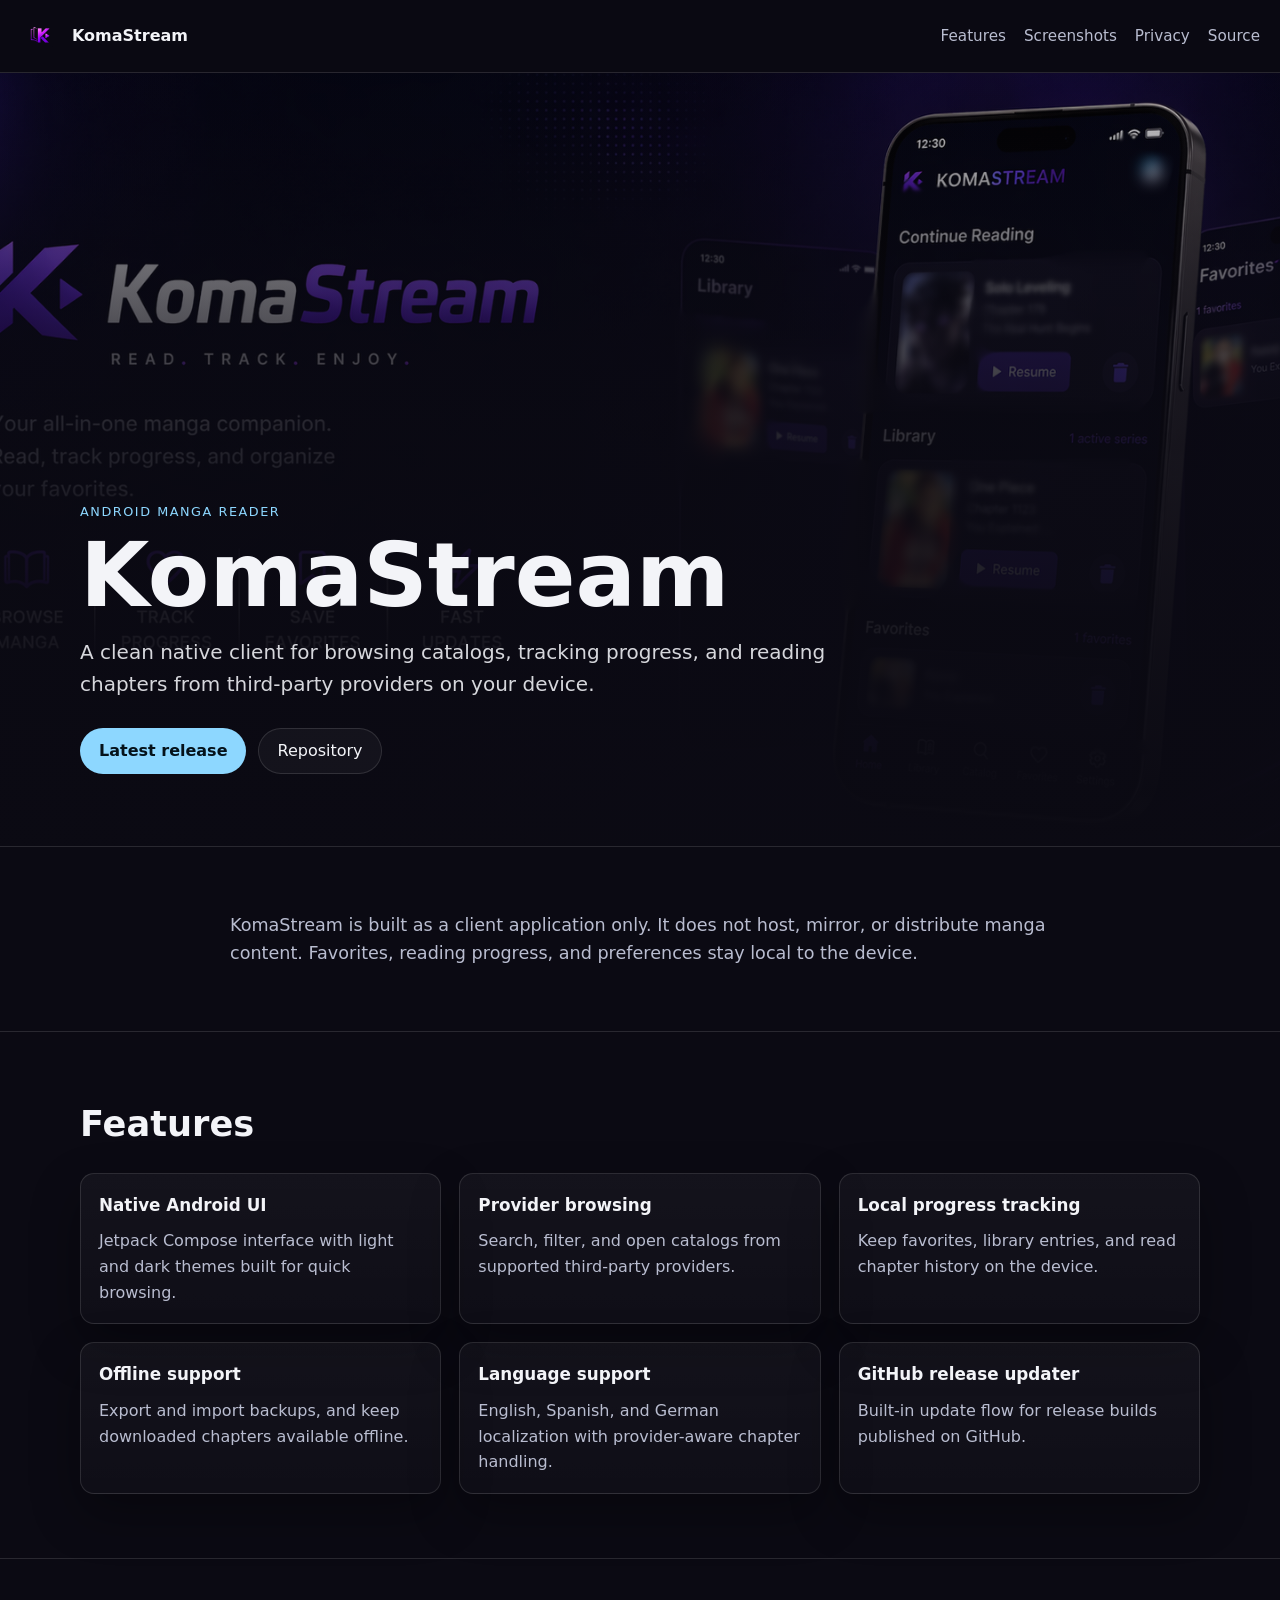
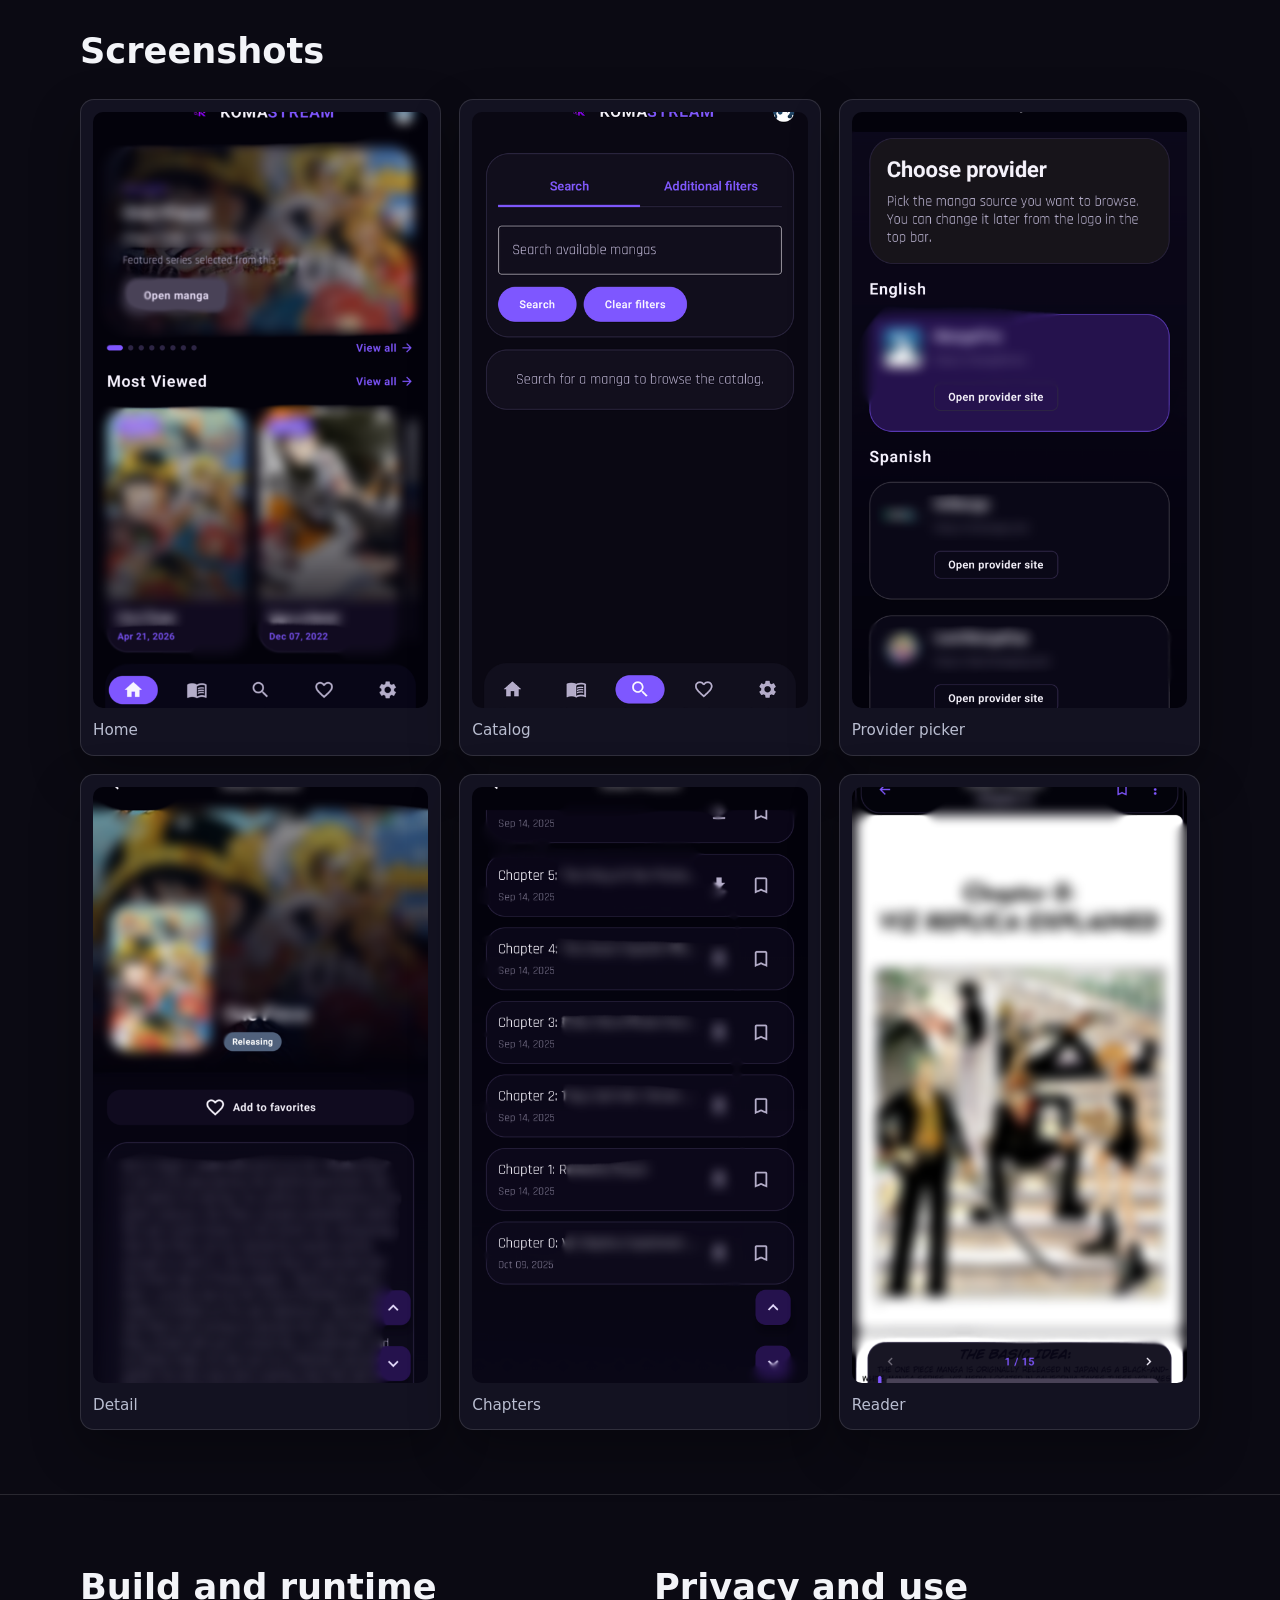
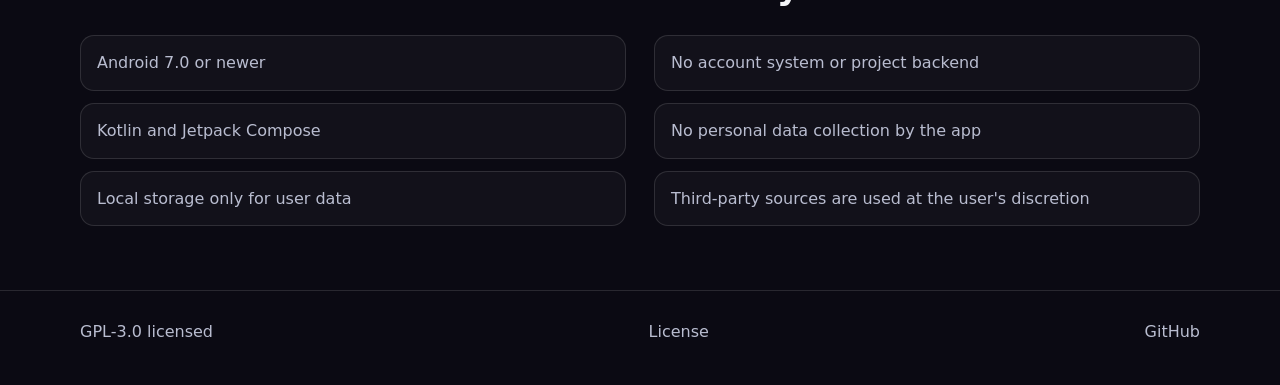
==== docs/index.html @ 2c4e01da "Added front page for app presentation" ====
<!doctype html>
<html lang="en">
<head>
  <meta charset="utf-8">
  <meta name="viewport" content="width=device-width, initial-scale=1">
  <meta name="description" content="KomaStream is an Android manga reader focused on a clean native UI, local-first tracking, and user-controlled provider access.">
  <meta name="theme-color" content="#0b0a13">
  <meta property="og:title" content="KomaStream">
  <meta property="og:description" content="Android manga reader with local progress tracking, provider support, and a clean native UI.">
  <meta property="og:image" content="readme/banner.png">
  <title>KomaStream</title>
  <link rel="icon" href="readme/logo.png">
  <link rel="stylesheet" href="styles.css">
</head>
<body>
  <header class="site-header">
    <a class="brand" href="#top" aria-label="KomaStream home">
      <img src="readme/logo.png" alt="" width="40" height="40">
      <span>KomaStream</span>
    </a>
    <nav class="site-nav" aria-label="Primary">
      <a href="#features">Features</a>
      <a href="#screenshots">Screenshots</a>
      <a href="#privacy">Privacy</a>
      <a href="https://github.com/Paduu29/KomaStream" rel="noreferrer">Source</a>
    </nav>
  </header>

  <main id="top">
    <section class="hero" aria-labelledby="hero-title">
      <div class="hero-media" role="img" aria-label="KomaStream banner art"></div>
      <div class="hero-overlay"></div>
      <div class="hero-content">
        <p class="eyebrow">Android manga reader</p>
        <h1 id="hero-title">KomaStream</h1>
        <p class="lede">
          A clean native client for browsing catalogs, tracking progress, and reading chapters from third-party providers on your device.
        </p>
        <div class="hero-actions">
          <a class="button button-primary" href="https://github.com/Paduu29/KomaStream/releases" rel="noreferrer">Latest release</a>
          <a class="button button-secondary" href="https://github.com/Paduu29/KomaStream" rel="noreferrer">Repository</a>
        </div>
      </div>
    </section>

    <section class="band">
      <div class="content narrow">
        <p class="intro">
          KomaStream is built as a client application only. It does not host, mirror, or distribute manga content.
          Favorites, reading progress, and preferences stay local to the device.
        </p>
      </div>
    </section>

    <section id="features" class="band">
      <div class="content">
        <h2>Features</h2>
        <div class="feature-grid">
          <article>
            <h3>Native Android UI</h3>
            <p>Jetpack Compose interface with light and dark themes built for quick browsing.</p>
          </article>
          <article>
            <h3>Provider browsing</h3>
            <p>Search, filter, and open catalogs from supported third-party providers.</p>
          </article>
          <article>
            <h3>Local progress tracking</h3>
            <p>Keep favorites, library entries, and read chapter history on the device.</p>
          </article>
          <article>
            <h3>Offline support</h3>
            <p>Export and import backups, and keep downloaded chapters available offline.</p>
          </article>
          <article>
            <h3>Language support</h3>
            <p>English, Spanish, and German localization with provider-aware chapter handling.</p>
          </article>
          <article>
            <h3>GitHub release updater</h3>
            <p>Built-in update flow for release builds published on GitHub.</p>
          </article>
        </div>
      </div>
    </section>

    <section id="screenshots" class="band">
      <div class="content">
        <h2>Screenshots</h2>
        <div class="screenshot-grid">
          <figure>
            <img src="readme/home-sanitized.png" alt="Home screen">
            <figcaption>Home</figcaption>
          </figure>
          <figure>
            <img src="readme/catalog-search.png" alt="Catalog screen">
            <figcaption>Catalog</figcaption>
          </figure>
          <figure>
            <img src="readme/provider-picker.png" alt="Provider picker">
            <figcaption>Provider picker</figcaption>
          </figure>
          <figure>
            <img src="readme/details-sanitized.png" alt="Detail screen">
            <figcaption>Detail</figcaption>
          </figure>
          <figure>
            <img src="readme/chapters-list.png" alt="Chapter list">
            <figcaption>Chapters</figcaption>
          </figure>
          <figure>
            <img src="readme/reader-sanitized.png" alt="Reader screen">
            <figcaption>Reader</figcaption>
          </figure>
        </div>
      </div>
    </section>

    <section class="band split">
      <div class="content">
        <div>
          <h2>Build and runtime</h2>
          <ul class="clean-list">
            <li>Android 7.0 or newer</li>
            <li>Kotlin and Jetpack Compose</li>
            <li>Local storage only for user data</li>
          </ul>
        </div>
        <div>
          <h2 id="privacy">Privacy and use</h2>
          <ul class="clean-list">
            <li>No account system or project backend</li>
            <li>No personal data collection by the app</li>
            <li>Third-party sources are used at the user's discretion</li>
          </ul>
        </div>
      </div>
    </section>
  </main>

  <footer class="site-footer">
    <div class="content footer-inner">
      <span>GPL-3.0 licensed</span>
      <a href="https://github.com/Paduu29/KomaStream/blob/main/LICENSE" rel="noreferrer">License</a>
      <a href="https://github.com/Paduu29/KomaStream" rel="noreferrer">GitHub</a>
    </div>
  </footer>
</body>
</html>
---- docs/styles.css ----
:root {
  color-scheme: dark;
  --bg: #0b0a13;
  --panel: #131221;
  --panel-soft: #1a1830;
  --text: #f3f4f8;
  --muted: #b9bdd0;
  --line: rgba(255, 255, 255, 0.12);
  --accent: #8dd7ff;
  --accent-strong: #d8ecff;
  --shadow: 0 20px 50px rgba(0, 0, 0, 0.32);
  --radius: 14px;
}

* {
  box-sizing: border-box;
}

html {
  scroll-behavior: smooth;
}

body {
  margin: 0;
  font-family: Inter, ui-sans-serif, system-ui, -apple-system, BlinkMacSystemFont, "Segoe UI", sans-serif;
  background: var(--bg);
  color: var(--text);
  line-height: 1.6;
}

a {
  color: inherit;
  text-decoration: none;
}

img {
  display: block;
  max-width: 100%;
}

.content {
  width: min(1120px, calc(100% - 32px));
  margin: 0 auto;
}

.narrow {
  width: min(820px, calc(100% - 32px));
}

.site-header {
  position: sticky;
  top: 0;
  z-index: 20;
  display: flex;
  justify-content: space-between;
  align-items: center;
  gap: 16px;
  padding: 16px 20px;
  backdrop-filter: blur(18px);
  background: rgba(11, 10, 19, 0.76);
  border-bottom: 1px solid var(--line);
}

.brand {
  display: inline-flex;
  align-items: center;
  gap: 12px;
  font-weight: 700;
  letter-spacing: 0;
}

.brand img {
  width: 40px;
  height: 40px;
  border-radius: 10px;
}

.site-nav {
  display: flex;
  flex-wrap: wrap;
  gap: 18px;
  color: var(--muted);
  font-size: 0.95rem;
}

.site-nav a:hover,
.site-footer a:hover {
  color: var(--accent-strong);
}

.hero {
  position: relative;
  min-height: clamp(540px, 86vh, 860px);
  display: grid;
  align-items: end;
  overflow: hidden;
  border-bottom: 1px solid var(--line);
}

.hero-media,
.hero-overlay {
  position: absolute;
  inset: 0;
}

.hero-media {
  background:
    linear-gradient(180deg, rgba(11, 10, 19, 0.04), rgba(11, 10, 19, 0.82)),
    url("readme/banner.png") center/cover no-repeat;
  transform: scale(1.02);
}

.hero-overlay {
  background:
    linear-gradient(180deg, rgba(11, 10, 19, 0.12), rgba(11, 10, 19, 0.7) 42%, rgba(11, 10, 19, 0.95));
}

.hero-content {
  position: relative;
  width: min(1120px, calc(100% - 32px));
  margin: 0 auto;
  padding: 72px 0 72px;
}

.eyebrow {
  margin: 0 0 10px;
  text-transform: uppercase;
  letter-spacing: 0.12em;
  font-size: 0.8rem;
  color: var(--accent);
}

.hero h1 {
  margin: 0;
  font-size: clamp(3rem, 7vw, 6rem);
  line-height: 0.95;
}

.lede {
  max-width: 62ch;
  margin: 18px 0 0;
  font-size: clamp(1.05rem, 2vw, 1.25rem);
  color: rgba(243, 244, 248, 0.88);
}

.hero-actions {
  display: flex;
  flex-wrap: wrap;
  gap: 12px;
  margin-top: 28px;
}

.button {
  display: inline-flex;
  align-items: center;
  justify-content: center;
  min-height: 46px;
  padding: 0 18px;
  border-radius: 999px;
  border: 1px solid var(--line);
  transition: transform 0.15s ease, border-color 0.15s ease, background 0.15s ease;
}

.button:hover {
  transform: translateY(-1px);
}

.button-primary {
  background: var(--accent);
  color: #05121a;
  border-color: transparent;
  font-weight: 700;
}

.button-secondary {
  background: rgba(255, 255, 255, 0.04);
  color: var(--text);
}

.band {
  padding: 64px 0;
  border-bottom: 1px solid var(--line);
}

.band h2 {
  margin: 0 0 20px;
  font-size: clamp(1.6rem, 3vw, 2.2rem);
}

.intro {
  margin: 0;
  font-size: 1.1rem;
  color: var(--muted);
}

.feature-grid {
  display: grid;
  grid-template-columns: repeat(3, minmax(0, 1fr));
  gap: 18px;
}

.feature-grid article {
  padding: 18px;
  border: 1px solid var(--line);
  border-radius: var(--radius);
  background: linear-gradient(180deg, rgba(255,255,255,0.04), rgba(255,255,255,0.02));
  box-shadow: var(--shadow);
}

.feature-grid h3 {
  margin: 0 0 10px;
  font-size: 1.05rem;
}

.feature-grid p {
  margin: 0;
  color: var(--muted);
}

.screenshot-grid {
  display: grid;
  grid-template-columns: repeat(3, minmax(0, 1fr));
  gap: 18px;
}

.screenshot-grid figure {
  margin: 0;
  padding: 12px;
  border: 1px solid var(--line);
  border-radius: var(--radius);
  background: var(--panel);
  box-shadow: var(--shadow);
}

.screenshot-grid img {
  width: 100%;
  aspect-ratio: 9 / 16;
  object-fit: cover;
  border-radius: 10px;
  background: var(--panel-soft);
}

.screenshot-grid figcaption {
  margin-top: 10px;
  color: var(--muted);
  font-size: 0.95rem;
}

.split .content {
  display: grid;
  grid-template-columns: repeat(2, minmax(0, 1fr));
  gap: 28px;
}

.clean-list {
  list-style: none;
  padding: 0;
  margin: 0;
  display: grid;
  gap: 12px;
  color: var(--muted);
}

.clean-list li {
  padding: 14px 16px;
  border: 1px solid var(--line);
  border-radius: var(--radius);
  background: rgba(255, 255, 255, 0.03);
}

.site-footer {
  padding: 28px 0 40px;
}

.footer-inner {
  display: flex;
  flex-wrap: wrap;
  gap: 18px;
  color: var(--muted);
  justify-content: space-between;
}

@media (max-width: 920px) {
  .feature-grid,
  .screenshot-grid,
  .split .content {
    grid-template-columns: 1fr;
  }

  .hero-content {
    padding-top: 88px;
    padding-bottom: 64px;
  }
}

@media (max-width: 680px) {
  .site-header {
    align-items: flex-start;
    flex-direction: column;
  }

  .site-nav {
    gap: 12px;
  }

  .band {
    padding: 52px 0;
  }
}
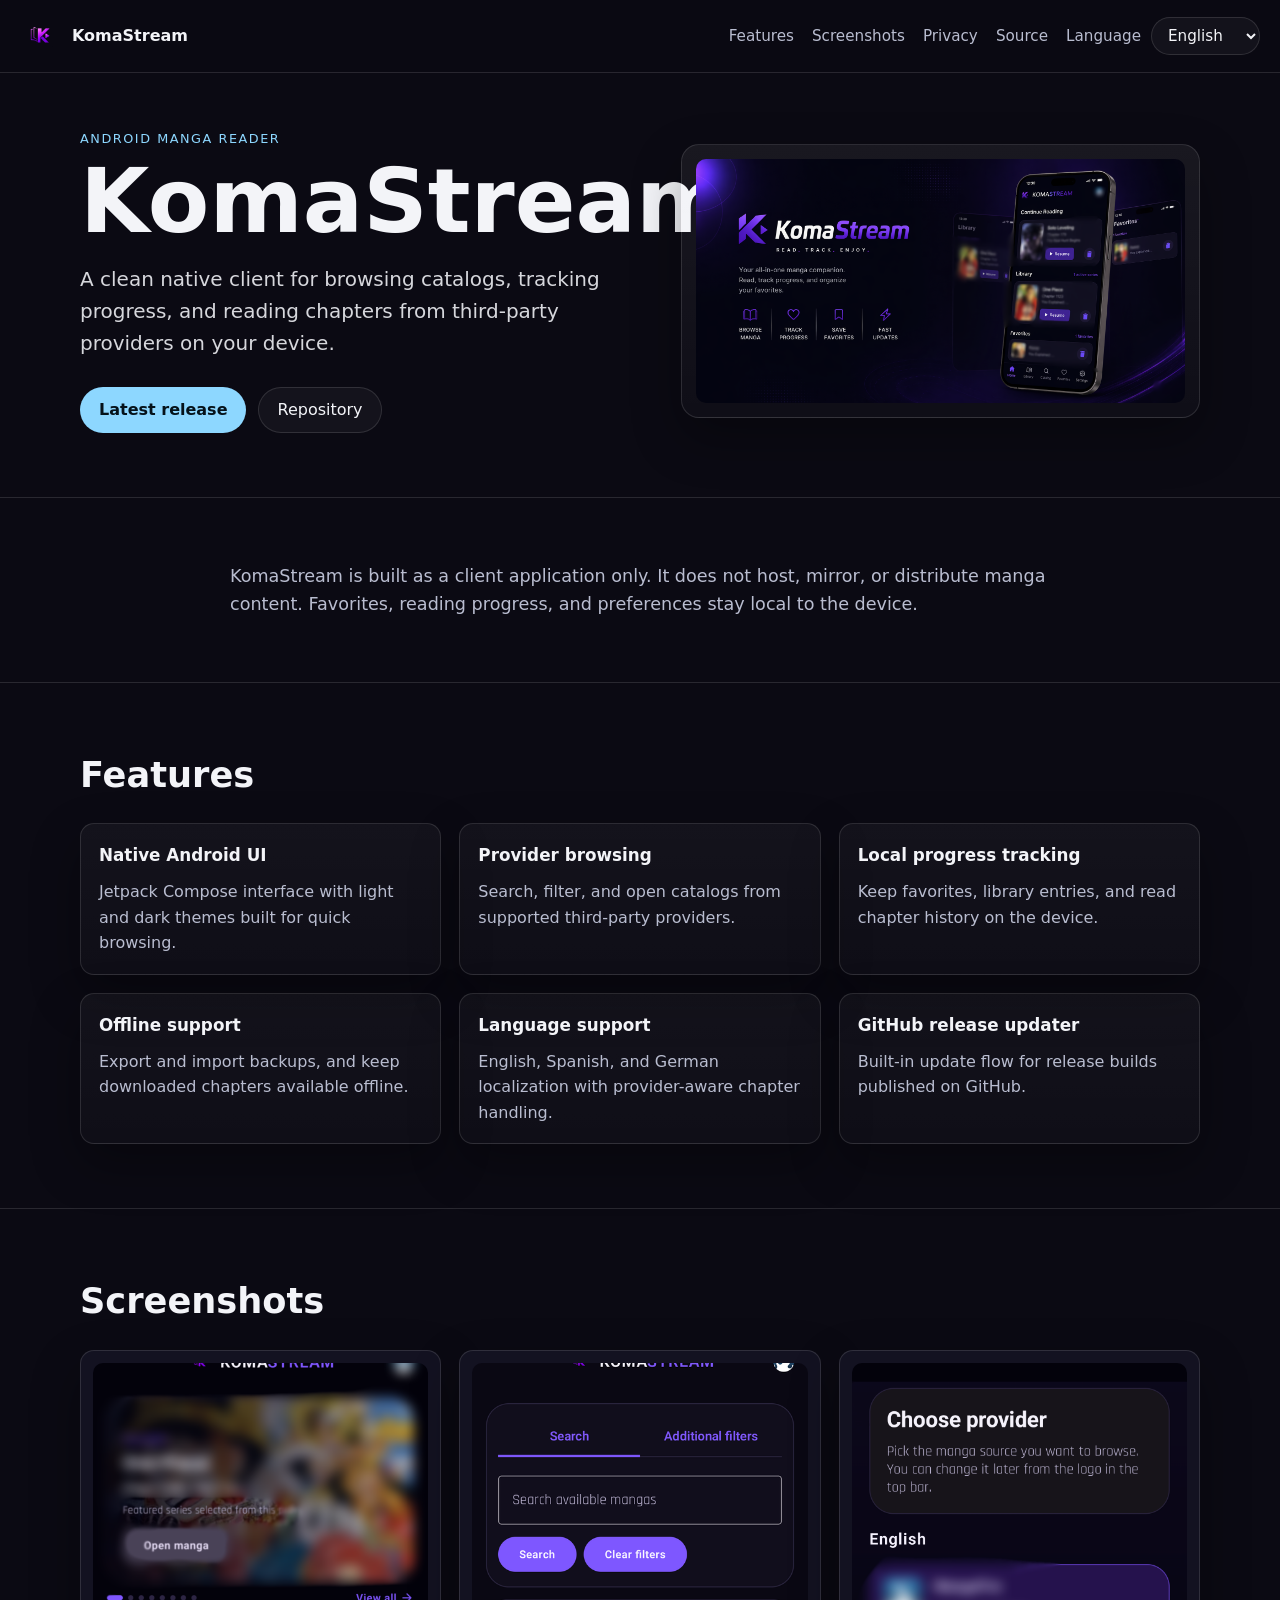
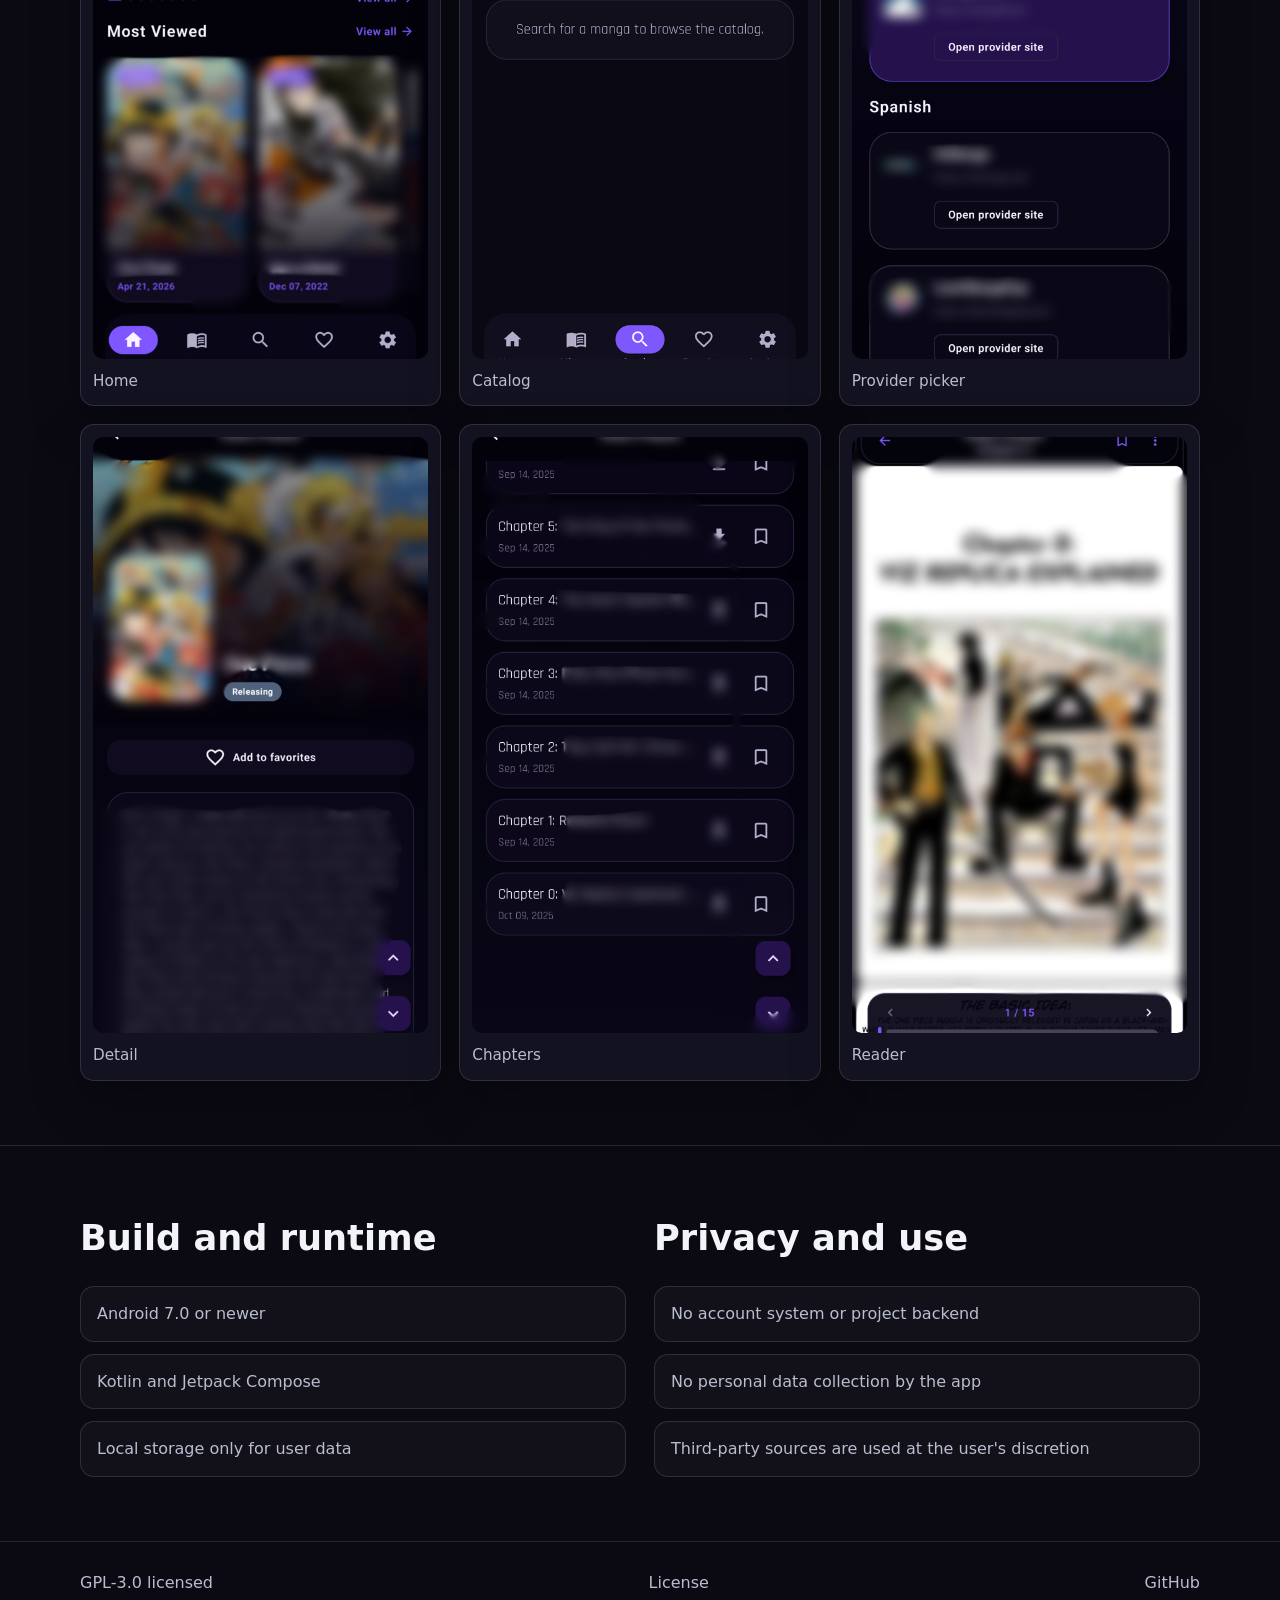
==== commit c207cbc0: "Added multilanguage support to github pages" ====
--- a/docs/index.html
+++ b/docs/index.html
@@ -8,44 +8,63 @@
   <meta property="og:title" content="KomaStream">
   <meta property="og:description" content="Android manga reader with local progress tracking, provider support, and a clean native UI.">
   <meta property="og:image" content="readme/banner.png">
+  <meta property="og:url" content="https://paduu29.github.io/KomaStream/">
   <title>KomaStream</title>
   <link rel="icon" href="readme/logo.png">
+  <link rel="canonical" href="https://paduu29.github.io/KomaStream/">
   <link rel="stylesheet" href="styles.css">
+  <script src="script.js" defer></script>
 </head>
 <body>
   <header class="site-header">
-    <a class="brand" href="#top" aria-label="KomaStream home">
+    <a class="brand" href="#top" aria-label="KomaStream home" data-i18n-aria-label="aria.brand">
       <img src="readme/logo.png" alt="" width="40" height="40">
-      <span>KomaStream</span>
+      <span data-i18n="brand">KomaStream</span>
     </a>
-    <nav class="site-nav" aria-label="Primary">
-      <a href="#features">Features</a>
-      <a href="#screenshots">Screenshots</a>
-      <a href="#privacy">Privacy</a>
-      <a href="https://github.com/Paduu29/KomaStream" rel="noreferrer">Source</a>
-    </nav>
+
+    <div class="header-controls">
+      <nav class="site-nav" aria-label="Primary" data-i18n-aria-label="aria.nav">
+        <a href="#features" data-i18n="nav.features">Features</a>
+        <a href="#screenshots" data-i18n="nav.screenshots">Screenshots</a>
+        <a href="#privacy" data-i18n="nav.privacy">Privacy</a>
+        <a href="https://github.com/Paduu29/KomaStream" rel="noreferrer" data-i18n="nav.source">Source</a>
+      </nav>
+
+      <label class="language-switcher">
+        <span data-i18n="languageLabel">Language</span>
+        <select id="language-select" aria-label="Language" data-i18n-aria-label="languageLabel">
+          <option value="en">English</option>
+          <option value="de">Deutsch</option>
+          <option value="es">Español</option>
+        </select>
+      </label>
+    </div>
   </header>
 
   <main id="top">
     <section class="hero" aria-labelledby="hero-title">
-      <div class="hero-media" role="img" aria-label="KomaStream banner art"></div>
-      <div class="hero-overlay"></div>
-      <div class="hero-content">
-        <p class="eyebrow">Android manga reader</p>
-        <h1 id="hero-title">KomaStream</h1>
-        <p class="lede">
-          A clean native client for browsing catalogs, tracking progress, and reading chapters from third-party providers on your device.
-        </p>
-        <div class="hero-actions">
-          <a class="button button-primary" href="https://github.com/Paduu29/KomaStream/releases" rel="noreferrer">Latest release</a>
-          <a class="button button-secondary" href="https://github.com/Paduu29/KomaStream" rel="noreferrer">Repository</a>
+      <div class="content hero-layout">
+        <div class="hero-copy">
+          <p class="eyebrow" data-i18n="hero.eyebrow">Android manga reader</p>
+          <h1 id="hero-title" data-i18n="hero.title">KomaStream</h1>
+          <p class="lede" data-i18n="hero.lede">
+            A clean native client for browsing catalogs, tracking progress, and reading chapters from third-party providers on your device.
+          </p>
+          <div class="hero-actions">
+            <a class="button button-primary" href="https://github.com/Paduu29/KomaStream/releases" rel="noreferrer" data-i18n="hero.primaryButton">Latest release</a>
+            <a class="button button-secondary" href="https://github.com/Paduu29/KomaStream" rel="noreferrer" data-i18n="hero.secondaryButton">Repository</a>
+          </div>
         </div>
+
+        <figure class="hero-art">
+          <img src="readme/banner.png" alt="KomaStream banner art" data-i18n-alt="aria.banner">
+        </figure>
       </div>
     </section>
 
     <section class="band">
       <div class="content narrow">
-        <p class="intro">
+        <p class="intro" data-i18n="intro">
           KomaStream is built as a client application only. It does not host, mirror, or distribute manga content.
           Favorites, reading progress, and preferences stay local to the device.
         </p>
@@ -54,31 +73,31 @@
 
     <section id="features" class="band">
       <div class="content">
-        <h2>Features</h2>
+        <h2 data-i18n="features.title">Features</h2>
         <div class="feature-grid">
           <article>
-            <h3>Native Android UI</h3>
-            <p>Jetpack Compose interface with light and dark themes built for quick browsing.</p>
+            <h3 data-i18n="features.native.title">Native Android UI</h3>
+            <p data-i18n="features.native.body">Jetpack Compose interface with light and dark themes built for quick browsing.</p>
           </article>
           <article>
-            <h3>Provider browsing</h3>
-            <p>Search, filter, and open catalogs from supported third-party providers.</p>
+            <h3 data-i18n="features.provider.title">Provider browsing</h3>
+            <p data-i18n="features.provider.body">Search, filter, and open catalogs from supported third-party providers.</p>
           </article>
           <article>
-            <h3>Local progress tracking</h3>
-            <p>Keep favorites, library entries, and read chapter history on the device.</p>
+            <h3 data-i18n="features.progress.title">Local progress tracking</h3>
+            <p data-i18n="features.progress.body">Keep favorites, library entries, and read chapter history on the device.</p>
           </article>
           <article>
-            <h3>Offline support</h3>
-            <p>Export and import backups, and keep downloaded chapters available offline.</p>
+            <h3 data-i18n="features.offline.title">Offline support</h3>
+            <p data-i18n="features.offline.body">Export and import backups, and keep downloaded chapters available offline.</p>
           </article>
           <article>
-            <h3>Language support</h3>
-            <p>English, Spanish, and German localization with provider-aware chapter handling.</p>
+            <h3 data-i18n="features.language.title">Language support</h3>
+            <p data-i18n="features.language.body">English, Spanish, and German localization with provider-aware chapter handling.</p>
           </article>
           <article>
-            <h3>GitHub release updater</h3>
-            <p>Built-in update flow for release builds published on GitHub.</p>
+            <h3 data-i18n="features.updater.title">GitHub release updater</h3>
+            <p data-i18n="features.updater.body">Built-in update flow for release builds published on GitHub.</p>
           </article>
         </div>
       </div>
@@ -86,31 +105,31 @@
 
     <section id="screenshots" class="band">
       <div class="content">
-        <h2>Screenshots</h2>
+        <h2 data-i18n="screenshots.title">Screenshots</h2>
         <div class="screenshot-grid">
           <figure>
-            <img src="readme/home-sanitized.png" alt="Home screen">
-            <figcaption>Home</figcaption>
+            <img src="readme/home-sanitized.png" alt="Home screen" data-i18n-alt="screenshots.home.alt">
+            <figcaption data-i18n="screenshots.home.caption">Home</figcaption>
           </figure>
           <figure>
-            <img src="readme/catalog-search.png" alt="Catalog screen">
-            <figcaption>Catalog</figcaption>
+            <img src="readme/catalog-search.png" alt="Catalog screen" data-i18n-alt="screenshots.catalog.alt">
+            <figcaption data-i18n="screenshots.catalog.caption">Catalog</figcaption>
           </figure>
           <figure>
-            <img src="readme/provider-picker.png" alt="Provider picker">
-            <figcaption>Provider picker</figcaption>
+            <img src="readme/provider-picker.png" alt="Provider picker" data-i18n-alt="screenshots.provider.alt">
+            <figcaption data-i18n="screenshots.provider.caption">Provider picker</figcaption>
           </figure>
           <figure>
-            <img src="readme/details-sanitized.png" alt="Detail screen">
-            <figcaption>Detail</figcaption>
+            <img src="readme/details-sanitized.png" alt="Detail screen" data-i18n-alt="screenshots.detail.alt">
+            <figcaption data-i18n="screenshots.detail.caption">Detail</figcaption>
           </figure>
           <figure>
-            <img src="readme/chapters-list.png" alt="Chapter list">
-            <figcaption>Chapters</figcaption>
+            <img src="readme/chapters-list.png" alt="Chapter list" data-i18n-alt="screenshots.chapters.alt">
+            <figcaption data-i18n="screenshots.chapters.caption">Chapters</figcaption>
           </figure>
           <figure>
-            <img src="readme/reader-sanitized.png" alt="Reader screen">
-            <figcaption>Reader</figcaption>
+            <img src="readme/reader-sanitized.png" alt="Reader screen" data-i18n-alt="screenshots.reader.alt">
+            <figcaption data-i18n="screenshots.reader.caption">Reader</figcaption>
           </figure>
         </div>
       </div>
@@ -119,19 +138,19 @@
     <section class="band split">
       <div class="content">
         <div>
-          <h2>Build and runtime</h2>
+          <h2 data-i18n="build.title">Build and runtime</h2>
           <ul class="clean-list">
-            <li>Android 7.0 or newer</li>
-            <li>Kotlin and Jetpack Compose</li>
-            <li>Local storage only for user data</li>
+            <li data-i18n="build.items.one">Android 7.0 or newer</li>
+            <li data-i18n="build.items.two">Kotlin and Jetpack Compose</li>
+            <li data-i18n="build.items.three">Local storage only for user data</li>
           </ul>
         </div>
         <div>
-          <h2 id="privacy">Privacy and use</h2>
+          <h2 id="privacy" data-i18n="privacy.title">Privacy and use</h2>
           <ul class="clean-list">
-            <li>No account system or project backend</li>
-            <li>No personal data collection by the app</li>
-            <li>Third-party sources are used at the user's discretion</li>
+            <li data-i18n="privacy.items.one">No account system or project backend</li>
+            <li data-i18n="privacy.items.two">No personal data collection by the app</li>
+            <li data-i18n="privacy.items.three">Third-party sources are used at the user's discretion</li>
           </ul>
         </div>
       </div>
@@ -140,9 +159,9 @@
 
   <footer class="site-footer">
     <div class="content footer-inner">
-      <span>GPL-3.0 licensed</span>
-      <a href="https://github.com/Paduu29/KomaStream/blob/main/LICENSE" rel="noreferrer">License</a>
-      <a href="https://github.com/Paduu29/KomaStream" rel="noreferrer">GitHub</a>
+      <span data-i18n="footer.license">GPL-3.0 licensed</span>
+      <a href="https://github.com/Paduu29/KomaStream/blob/main/LICENSE" rel="noreferrer" data-i18n="footer.licenseLink">License</a>
+      <a href="https://github.com/Paduu29/KomaStream" rel="noreferrer" data-i18n="footer.github">GitHub</a>
     </div>
   </footer>
 </body>
--- a/docs/styles.css
+++ b/docs/styles.css
@@ -61,6 +61,14 @@
   border-bottom: 1px solid var(--line);
 }
 
+.header-controls {
+  display: flex;
+  align-items: center;
+  gap: 18px;
+  flex-wrap: wrap;
+  justify-content: flex-end;
+}
+
 .brand {
   display: inline-flex;
   align-items: center;
@@ -83,43 +91,44 @@
   font-size: 0.95rem;
 }
 
+.language-switcher {
+  display: inline-flex;
+  align-items: center;
+  gap: 10px;
+  color: var(--muted);
+  font-size: 0.95rem;
+  white-space: nowrap;
+}
+
+.language-switcher select {
+  min-height: 38px;
+  padding: 0 12px;
+  border-radius: 999px;
+  border: 1px solid var(--line);
+  background: rgba(255, 255, 255, 0.04);
+  color: var(--text);
+  font: inherit;
+}
+
 .site-nav a:hover,
 .site-footer a:hover {
   color: var(--accent-strong);
 }
 
 .hero {
-  position: relative;
-  min-height: clamp(540px, 86vh, 860px);
-  display: grid;
-  align-items: end;
-  overflow: hidden;
+  padding: 56px 0 64px;
   border-bottom: 1px solid var(--line);
 }
 
-.hero-media,
-.hero-overlay {
-  position: absolute;
-  inset: 0;
-}
-
-.hero-media {
-  background:
-    linear-gradient(180deg, rgba(11, 10, 19, 0.04), rgba(11, 10, 19, 0.82)),
-    url("readme/banner.png") center/cover no-repeat;
-  transform: scale(1.02);
-}
-
-.hero-overlay {
-  background:
-    linear-gradient(180deg, rgba(11, 10, 19, 0.12), rgba(11, 10, 19, 0.7) 42%, rgba(11, 10, 19, 0.95));
-}
-
-.hero-content {
-  position: relative;
-  width: min(1120px, calc(100% - 32px));
-  margin: 0 auto;
-  padding: 72px 0 72px;
+.hero-layout {
+  display: grid;
+  grid-template-columns: minmax(0, 1.05fr) minmax(0, 0.95fr);
+  gap: 28px;
+  align-items: center;
+}
+
+.hero-copy {
+  min-width: 0;
 }
 
 .eyebrow {
@@ -150,6 +159,23 @@
   margin-top: 28px;
 }
 
+.hero-art {
+  margin: 0;
+  padding: 14px;
+  border: 1px solid var(--line);
+  border-radius: calc(var(--radius) + 4px);
+  background: linear-gradient(180deg, rgba(255,255,255,0.06), rgba(255,255,255,0.02));
+  box-shadow: var(--shadow);
+}
+
+.hero-art img {
+  width: 100%;
+  height: auto;
+  aspect-ratio: 1774 / 887;
+  object-fit: contain;
+  border-radius: 10px;
+}
+
 .button {
   display: inline-flex;
   align-items: center;
@@ -175,6 +201,11 @@
 .button-secondary {
   background: rgba(255, 255, 255, 0.04);
   color: var(--text);
+}
+
+.button,
+.language-switcher select {
+  min-width: 0;
 }
 
 .band {
@@ -281,15 +312,19 @@
 }
 
 @media (max-width: 920px) {
+  .hero-layout,
   .feature-grid,
   .screenshot-grid,
   .split .content {
     grid-template-columns: 1fr;
   }
 
-  .hero-content {
-    padding-top: 88px;
-    padding-bottom: 64px;
+  .hero-art {
+    order: -1;
+  }
+
+  .hero {
+    padding-top: 42px;
   }
 }
 
@@ -299,11 +334,30 @@
     flex-direction: column;
   }
 
+  .header-controls {
+    width: 100%;
+    justify-content: space-between;
+    gap: 12px;
+  }
+
   .site-nav {
     gap: 12px;
   }
 
+  .language-switcher {
+    width: 100%;
+    justify-content: space-between;
+  }
+
+  .language-switcher select {
+    width: min(46vw, 170px);
+  }
+
   .band {
     padding: 52px 0;
   }
-}
+
+  .hero {
+    padding-top: 32px;
+  }
+}
